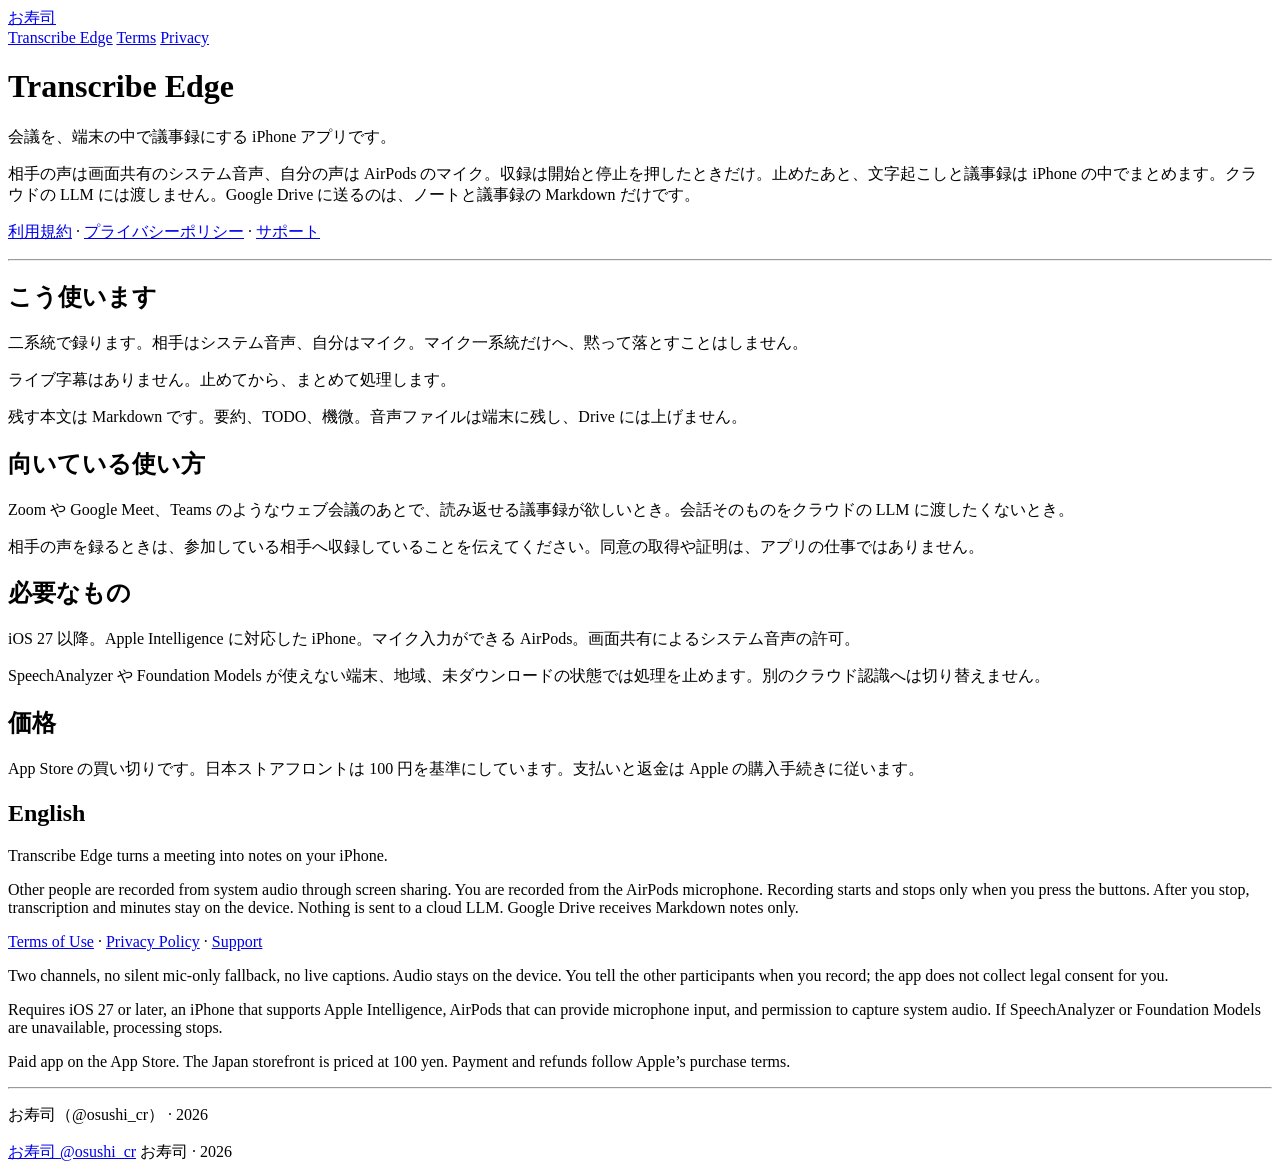
==== public/transcribe-edge/index.html @ cd5fbc69 "feat: お寿司の公開サイトを Cloudflare Workers で載せる 名刺と Transcribe Edge の法務ページを osushi-cr.dev に置く。  Co-authored" ====
<!DOCTYPE html>
<html lang="ja">
<head>
  <meta charset="UTF-8">
  <meta name="viewport" content="width=device-width, initial-scale=1.0">
  <title>Transcribe Edge</title>
  <meta name="description" content="会議を、端末の中で議事録にする iPhone アプリです。">
  <link rel="canonical" href="https://transcribe.osushi-cr.dev/">
  <link rel="icon" href="data:image/svg+xml,<svg xmlns='http://www.w3.org/2000/svg' viewBox='0 0 100 100'><text y='.9em' font-size='90'>🍣</text></svg>">
  <link rel="preconnect" href="https://fonts.googleapis.com">
  <link rel="preconnect" href="https://fonts.gstatic.com" crossorigin>
  <link href="https://fonts.googleapis.com/css2?family=Zen+Maru+Gothic:wght@400;700;900&family=DM+Sans:ital,wght@0,400;0,500;0,700;1,400&display=swap" rel="stylesheet">
  <link rel="stylesheet" href="/styles.css">
</head>
<body class="doc">
  <header class="site-header">
    <a class="brand" href="https://osushi-cr.dev/">お寿司</a>
    <nav>
      <a href="/">Transcribe Edge</a>
      <a href="/terms/">Terms</a>
      <a href="/privacy/">Privacy</a>
    </nav>
  </header>
  <main class="prose">
<h1>Transcribe Edge</h1>
<p>会議を、端末の中で議事録にする iPhone アプリです。</p>
<p>相手の声は画面共有のシステム音声、自分の声は AirPods のマイク。収録は開始と停止を押したときだけ。止めたあと、文字起こしと議事録は iPhone の中でまとめます。クラウドの LLM には渡しません。Google Drive に送るのは、ノートと議事録の Markdown だけです。</p>
<p><a href="/terms/">利用規約</a> · <a href="/privacy/">プライバシーポリシー</a> · <a href="https://docs.google.com/forms/d/e/1FAIpQLSdA1f_cpA4lGkpmPeFScjFKfPNqjfbTPDnE1n9R2MzxB2AxRQ/viewform">サポート</a></p>
<hr>
<h2>こう使います</h2>
<p>二系統で録ります。相手はシステム音声、自分はマイク。マイク一系統だけへ、黙って落とすことはしません。</p>
<p>ライブ字幕はありません。止めてから、まとめて処理します。</p>
<p>残す本文は Markdown です。要約、TODO、機微。音声ファイルは端末に残し、Drive には上げません。</p>
<h2>向いている使い方</h2>
<p>Zoom や Google Meet、Teams のようなウェブ会議のあとで、読み返せる議事録が欲しいとき。会話そのものをクラウドの LLM に渡したくないとき。</p>
<p>相手の声を録るときは、参加している相手へ収録していることを伝えてください。同意の取得や証明は、アプリの仕事ではありません。</p>
<h2>必要なもの</h2>
<p>iOS 27 以降。Apple Intelligence に対応した iPhone。マイク入力ができる AirPods。画面共有によるシステム音声の許可。</p>
<p>SpeechAnalyzer や Foundation Models が使えない端末、地域、未ダウンロードの状態では処理を止めます。別のクラウド認識へは切り替えません。</p>
<h2>価格</h2>
<p>App Store の買い切りです。日本ストアフロントは 100 円を基準にしています。支払いと返金は Apple の購入手続きに従います。</p>
<h2>English</h2>
<p>Transcribe Edge turns a meeting into notes on your iPhone.</p>
<p>Other people are recorded from system audio through screen sharing. You are recorded from the AirPods microphone. Recording starts and stops only when you press the buttons. After you stop, transcription and minutes stay on the device. Nothing is sent to a cloud LLM. Google Drive receives Markdown notes only.</p>
<p><a href="/terms/">Terms of Use</a> · <a href="/privacy/">Privacy Policy</a> · <a href="https://docs.google.com/forms/d/e/1FAIpQLSdA1f_cpA4lGkpmPeFScjFKfPNqjfbTPDnE1n9R2MzxB2AxRQ/viewform">Support</a></p>
<p>Two channels, no silent mic-only fallback, no live captions. Audio stays on the device. You tell the other participants when you record; the app does not collect legal consent for you.</p>
<p>Requires iOS 27 or later, an iPhone that supports Apple Intelligence, AirPods that can provide microphone input, and permission to capture system audio. If SpeechAnalyzer or Foundation Models are unavailable, processing stops.</p>
<p>Paid app on the App Store. The Japan storefront is priced at 100 yen. Payment and refunds follow Apple’s purchase terms.</p>
<hr>
<p>お寿司（@osushi_cr） · 2026</p>
  </main>
  <footer class="site-footer">
    <a href="https://osushi-cr.dev/">お寿司 @osushi_cr</a>
    <span>お寿司 · 2026</span>
  </footer>
</body>
</html>
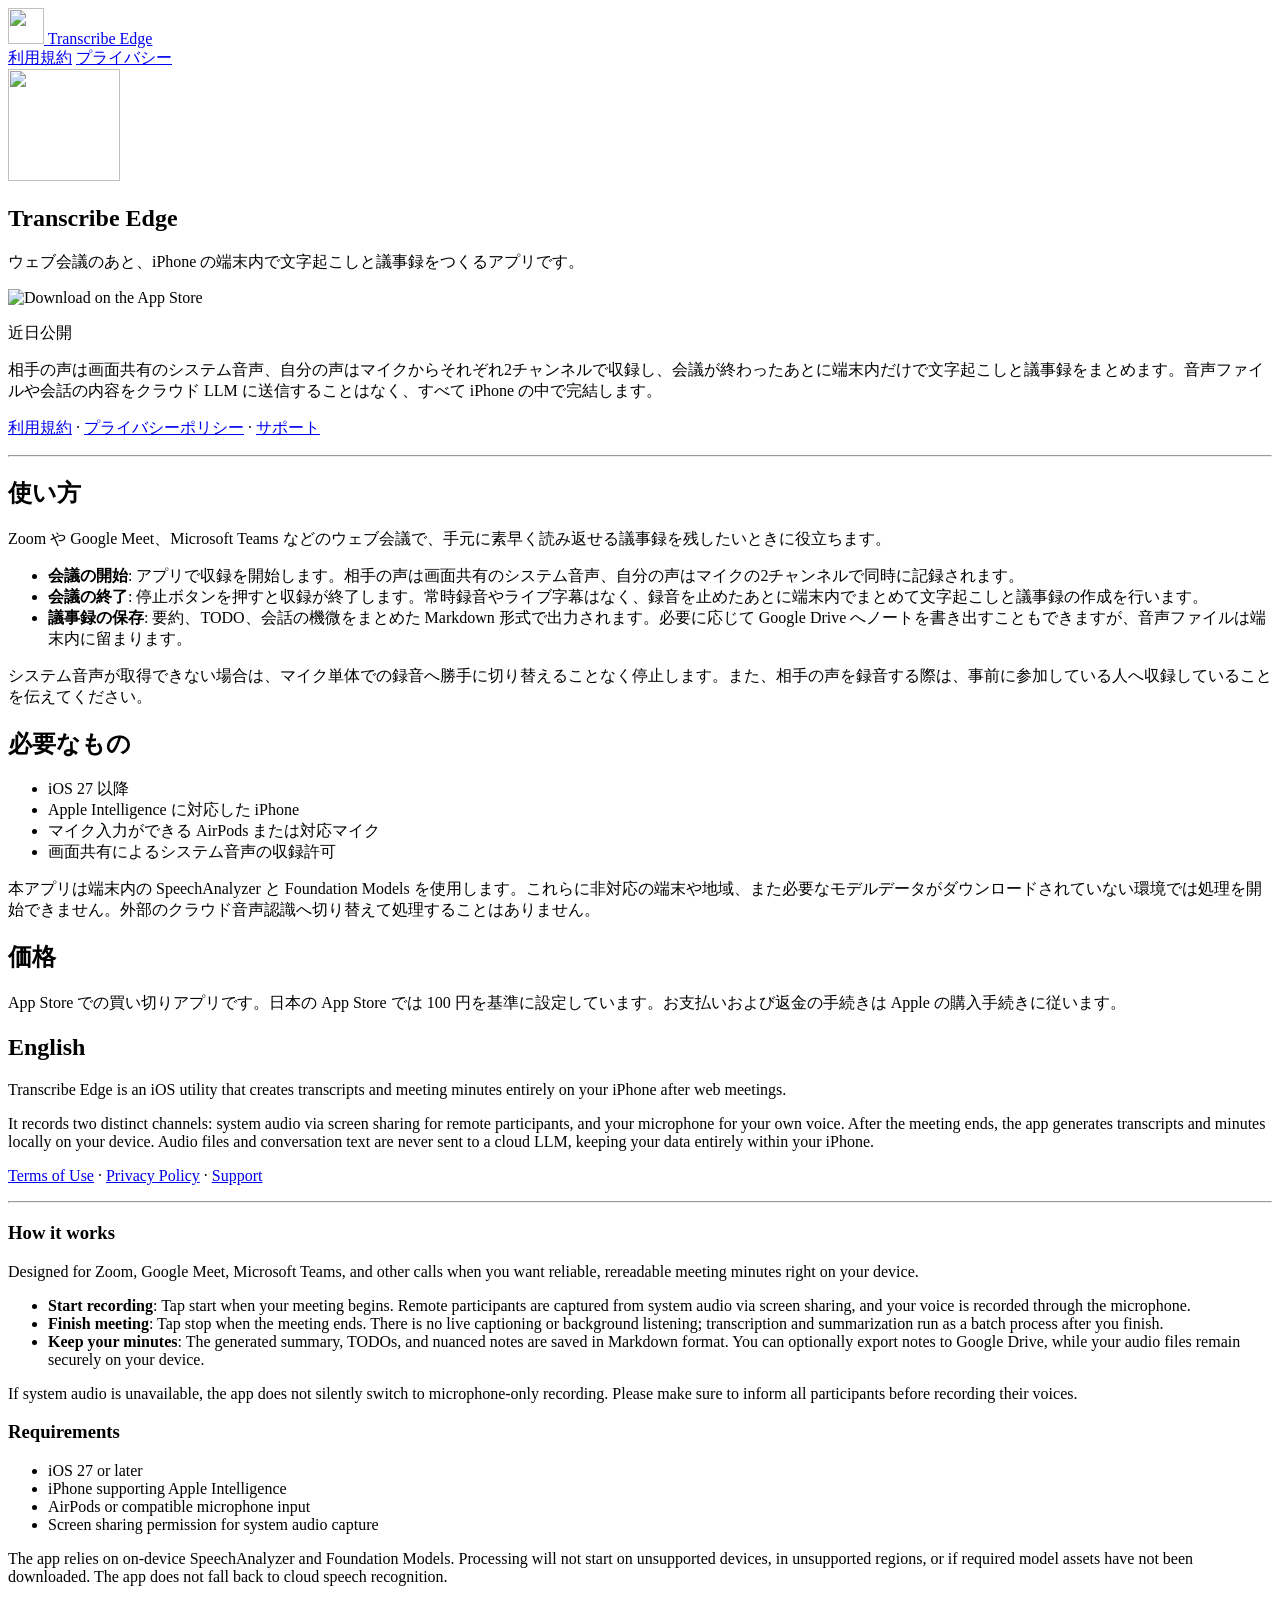
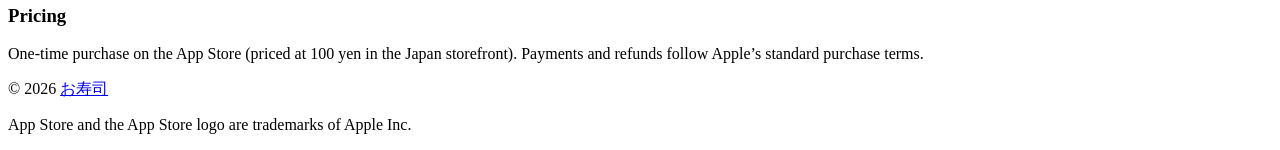
==== commit aceadad5: "feat: Transcribe Edge の製品ページをアプリ公式サイトにする 本文を使い方中心に直し、アイコンと公式バッジ、コピーライトフッターを載せる。  Co-authored-by: Cur" ====
--- a/public/transcribe-edge/index.html
+++ b/public/transcribe-edge/index.html
@@ -4,9 +4,13 @@
   <meta charset="UTF-8">
   <meta name="viewport" content="width=device-width, initial-scale=1.0">
   <title>Transcribe Edge</title>
-  <meta name="description" content="会議を、端末の中で議事録にする iPhone アプリです。">
+  <meta name="description" content="ウェブ会議のあと、iPhone の端末内で文字起こしと議事録をつくるアプリです。">
   <link rel="canonical" href="https://transcribe.osushi-cr.dev/">
-  <link rel="icon" href="data:image/svg+xml,<svg xmlns='http://www.w3.org/2000/svg' viewBox='0 0 100 100'><text y='.9em' font-size='90'>🍣</text></svg>">
+  <link rel="icon" href="/icon.png">
+  <link rel="apple-touch-icon" href="/apple-touch-icon.png">
+  <meta property="og:title" content="Transcribe Edge">
+  <meta property="og:description" content="ウェブ会議のあと、iPhone の端末内で文字起こしと議事録をつくるアプリです。">
+  <meta property="og:image" content="https://transcribe.osushi-cr.dev/icon.png">
   <link rel="preconnect" href="https://fonts.googleapis.com">
   <link rel="preconnect" href="https://fonts.gstatic.com" crossorigin>
   <link href="https://fonts.googleapis.com/css2?family=Zen+Maru+Gothic:wght@400;700;900&family=DM+Sans:ital,wght@0,400;0,500;0,700;1,400&display=swap" rel="stylesheet">
@@ -14,44 +18,55 @@
 </head>
 <body class="doc">
   <header class="site-header">
-    <a class="brand" href="https://osushi-cr.dev/">お寿司</a>
+    <a class="brand" href="/">
+      <img class="brand-logo" src="/icon.png" width="36" height="36" alt="">
+      <span>Transcribe Edge</span>
+    </a>
     <nav>
-      <a href="/">Transcribe Edge</a>
-      <a href="/terms/">Terms</a>
-      <a href="/privacy/">Privacy</a>
+      <a href="/terms/">利用規約</a>
+      <a href="/privacy/">プライバシー</a>
     </nav>
   </header>
+  <section class="hero">
+    <img class="hero-icon" src="/icon.png" width="112" height="112" alt="">
+    <h1>Transcribe Edge</h1>
+    <p class="hero-lead">ウェブ会議のあと、iPhone の端末内で文字起こしと議事録をつくるアプリです。</p>
+    <div class="store" aria-disabled="true">
+      <img class="store-badge" src="/badges/download-on-the-app-store-jp.svg" width="109" height="40" alt="Download on the App Store">
+      <p class="store-note">近日公開</p>
+    </div>
+  </section>
   <main class="prose">
-<h1>Transcribe Edge</h1>
-<p>会議を、端末の中で議事録にする iPhone アプリです。</p>
-<p>相手の声は画面共有のシステム音声、自分の声は AirPods のマイク。収録は開始と停止を押したときだけ。止めたあと、文字起こしと議事録は iPhone の中でまとめます。クラウドの LLM には渡しません。Google Drive に送るのは、ノートと議事録の Markdown だけです。</p>
+<p>相手の声は画面共有のシステム音声、自分の声はマイクからそれぞれ2チャンネルで収録し、会議が終わったあとに端末内だけで文字起こしと議事録をまとめます。音声ファイルや会話の内容をクラウド LLM に送信することはなく、すべて iPhone の中で完結します。</p>
 <p><a href="/terms/">利用規約</a> · <a href="/privacy/">プライバシーポリシー</a> · <a href="https://docs.google.com/forms/d/e/1FAIpQLSdA1f_cpA4lGkpmPeFScjFKfPNqjfbTPDnE1n9R2MzxB2AxRQ/viewform">サポート</a></p>
 <hr>
-<h2>こう使います</h2>
-<p>二系統で録ります。相手はシステム音声、自分はマイク。マイク一系統だけへ、黙って落とすことはしません。</p>
-<p>ライブ字幕はありません。止めてから、まとめて処理します。</p>
-<p>残す本文は Markdown です。要約、TODO、機微。音声ファイルは端末に残し、Drive には上げません。</p>
-<h2>向いている使い方</h2>
-<p>Zoom や Google Meet、Teams のようなウェブ会議のあとで、読み返せる議事録が欲しいとき。会話そのものをクラウドの LLM に渡したくないとき。</p>
-<p>相手の声を録るときは、参加している相手へ収録していることを伝えてください。同意の取得や証明は、アプリの仕事ではありません。</p>
+<h2>使い方</h2>
+<p>Zoom や Google Meet、Microsoft Teams などのウェブ会議で、手元に素早く読み返せる議事録を残したいときに役立ちます。</p>
+<ul><li><strong>会議の開始</strong>: アプリで収録を開始します。相手の声は画面共有のシステム音声、自分の声はマイクの2チャンネルで同時に記録されます。</li><li><strong>会議の終了</strong>: 停止ボタンを押すと収録が終了します。常時録音やライブ字幕はなく、録音を止めたあとに端末内でまとめて文字起こしと議事録の作成を行います。</li><li><strong>議事録の保存</strong>: 要約、TODO、会話の機微をまとめた Markdown 形式で出力されます。必要に応じて Google Drive へノートを書き出すこともできますが、音声ファイルは端末内に留まります。</li></ul>
+<p>システム音声が取得できない場合は、マイク単体での録音へ勝手に切り替えることなく停止します。また、相手の声を録音する際は、事前に参加している人へ収録していることを伝えてください。</p>
 <h2>必要なもの</h2>
-<p>iOS 27 以降。Apple Intelligence に対応した iPhone。マイク入力ができる AirPods。画面共有によるシステム音声の許可。</p>
-<p>SpeechAnalyzer や Foundation Models が使えない端末、地域、未ダウンロードの状態では処理を止めます。別のクラウド認識へは切り替えません。</p>
+<ul><li>iOS 27 以降</li><li>Apple Intelligence に対応した iPhone</li><li>マイク入力ができる AirPods または対応マイク</li><li>画面共有によるシステム音声の収録許可</li></ul>
+<p>本アプリは端末内の SpeechAnalyzer と Foundation Models を使用します。これらに非対応の端末や地域、また必要なモデルデータがダウンロードされていない環境では処理を開始できません。外部のクラウド音声認識へ切り替えて処理することはありません。</p>
 <h2>価格</h2>
-<p>App Store の買い切りです。日本ストアフロントは 100 円を基準にしています。支払いと返金は Apple の購入手続きに従います。</p>
+<p>App Store での買い切りアプリです。日本の App Store では 100 円を基準に設定しています。お支払いおよび返金の手続きは Apple の購入手続きに従います。</p>
 <h2>English</h2>
-<p>Transcribe Edge turns a meeting into notes on your iPhone.</p>
-<p>Other people are recorded from system audio through screen sharing. You are recorded from the AirPods microphone. Recording starts and stops only when you press the buttons. After you stop, transcription and minutes stay on the device. Nothing is sent to a cloud LLM. Google Drive receives Markdown notes only.</p>
+<p>Transcribe Edge is an iOS utility that creates transcripts and meeting minutes entirely on your iPhone after web meetings.</p>
+<p>It records two distinct channels: system audio via screen sharing for remote participants, and your microphone for your own voice. After the meeting ends, the app generates transcripts and minutes locally on your device. Audio files and conversation text are never sent to a cloud LLM, keeping your data entirely within your iPhone.</p>
 <p><a href="/terms/">Terms of Use</a> · <a href="/privacy/">Privacy Policy</a> · <a href="https://docs.google.com/forms/d/e/1FAIpQLSdA1f_cpA4lGkpmPeFScjFKfPNqjfbTPDnE1n9R2MzxB2AxRQ/viewform">Support</a></p>
-<p>Two channels, no silent mic-only fallback, no live captions. Audio stays on the device. You tell the other participants when you record; the app does not collect legal consent for you.</p>
-<p>Requires iOS 27 or later, an iPhone that supports Apple Intelligence, AirPods that can provide microphone input, and permission to capture system audio. If SpeechAnalyzer or Foundation Models are unavailable, processing stops.</p>
-<p>Paid app on the App Store. The Japan storefront is priced at 100 yen. Payment and refunds follow Apple’s purchase terms.</p>
 <hr>
-<p>お寿司（@osushi_cr） · 2026</p>
+<h3>How it works</h3>
+<p>Designed for Zoom, Google Meet, Microsoft Teams, and other calls when you want reliable, rereadable meeting minutes right on your device.</p>
+<ul><li><strong>Start recording</strong>: Tap start when your meeting begins. Remote participants are captured from system audio via screen sharing, and your voice is recorded through the microphone.</li><li><strong>Finish meeting</strong>: Tap stop when the meeting ends. There is no live captioning or background listening; transcription and summarization run as a batch process after you finish.</li><li><strong>Keep your minutes</strong>: The generated summary, TODOs, and nuanced notes are saved in Markdown format. You can optionally export notes to Google Drive, while your audio files remain securely on your device.</li></ul>
+<p>If system audio is unavailable, the app does not silently switch to microphone-only recording. Please make sure to inform all participants before recording their voices.</p>
+<h3>Requirements</h3>
+<ul><li>iOS 27 or later</li><li>iPhone supporting Apple Intelligence</li><li>AirPods or compatible microphone input</li><li>Screen sharing permission for system audio capture</li></ul>
+<p>The app relies on on-device SpeechAnalyzer and Foundation Models. Processing will not start on unsupported devices, in unsupported regions, or if required model assets have not been downloaded. The app does not fall back to cloud speech recognition.</p>
+<h3>Pricing</h3>
+<p>One-time purchase on the App Store (priced at 100 yen in the Japan storefront). Payments and refunds follow Apple’s standard purchase terms.</p>
   </main>
   <footer class="site-footer">
-    <a href="https://osushi-cr.dev/">お寿司 @osushi_cr</a>
-    <span>お寿司 · 2026</span>
+    <p class="footer-copy">© 2026 <a href="https://osushi-cr.dev/">お寿司</a></p>
+    <p class="footer-legal">App Store and the App Store logo are trademarks of Apple&nbsp;Inc.</p>
   </footer>
 </body>
 </html>
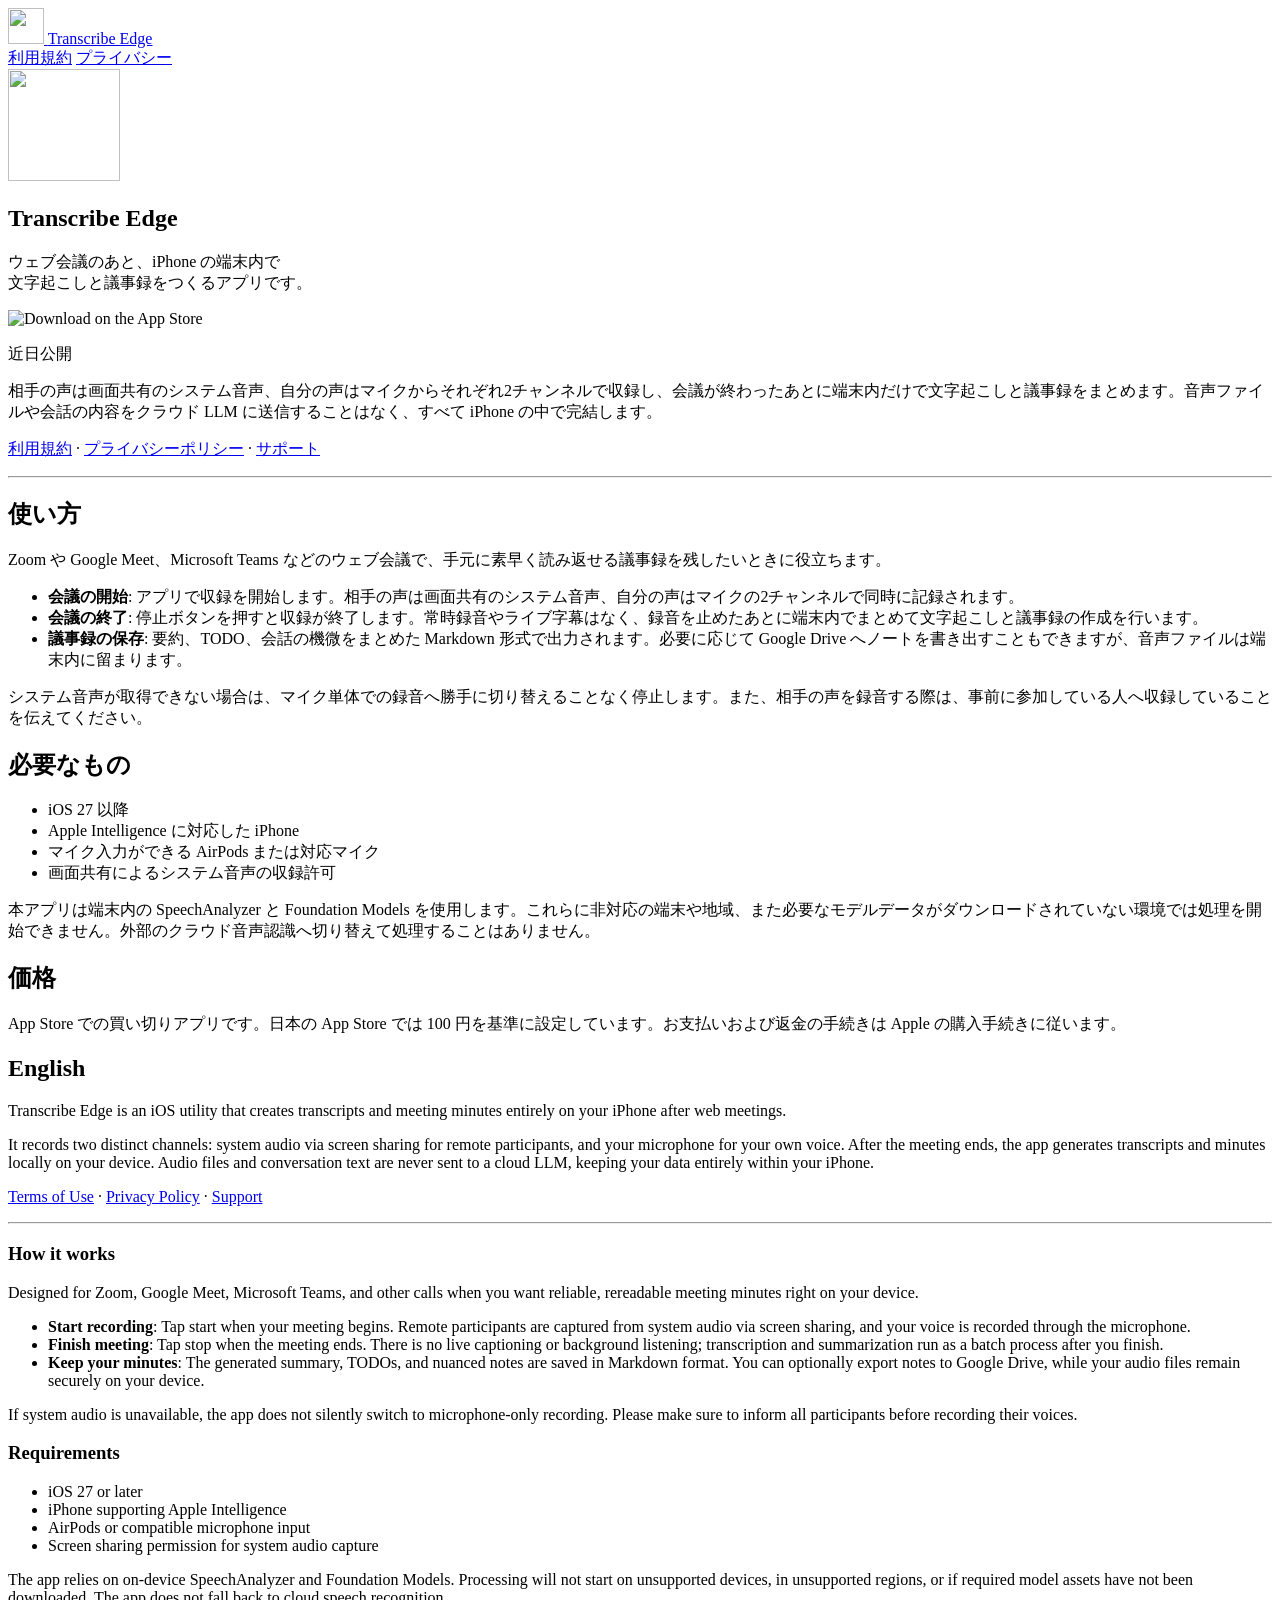
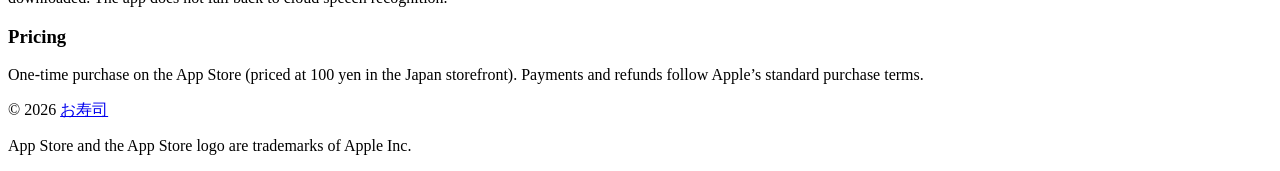
==== commit e4ae9c97: "fix: ヒーロー文の行末に「です。」だけ残らないようにする 端末内で、のあとに改行して、説明が均等に二行になるようにする。  Co-authored-by: Cursor <cursoragent@" ====
--- a/public/transcribe-edge/index.html
+++ b/public/transcribe-edge/index.html
@@ -30,7 +30,7 @@
   <section class="hero">
     <img class="hero-icon" src="/icon.png" width="112" height="112" alt="">
     <h1>Transcribe Edge</h1>
-    <p class="hero-lead">ウェブ会議のあと、iPhone の端末内で文字起こしと議事録をつくるアプリです。</p>
+    <p class="hero-lead">ウェブ会議のあと、iPhone の端末内で<br>文字起こしと議事録をつくるアプリです。</p>
     <div class="store" aria-disabled="true">
       <img class="store-badge" src="/badges/download-on-the-app-store-jp.svg" width="109" height="40" alt="Download on the App Store">
       <p class="store-note">近日公開</p>
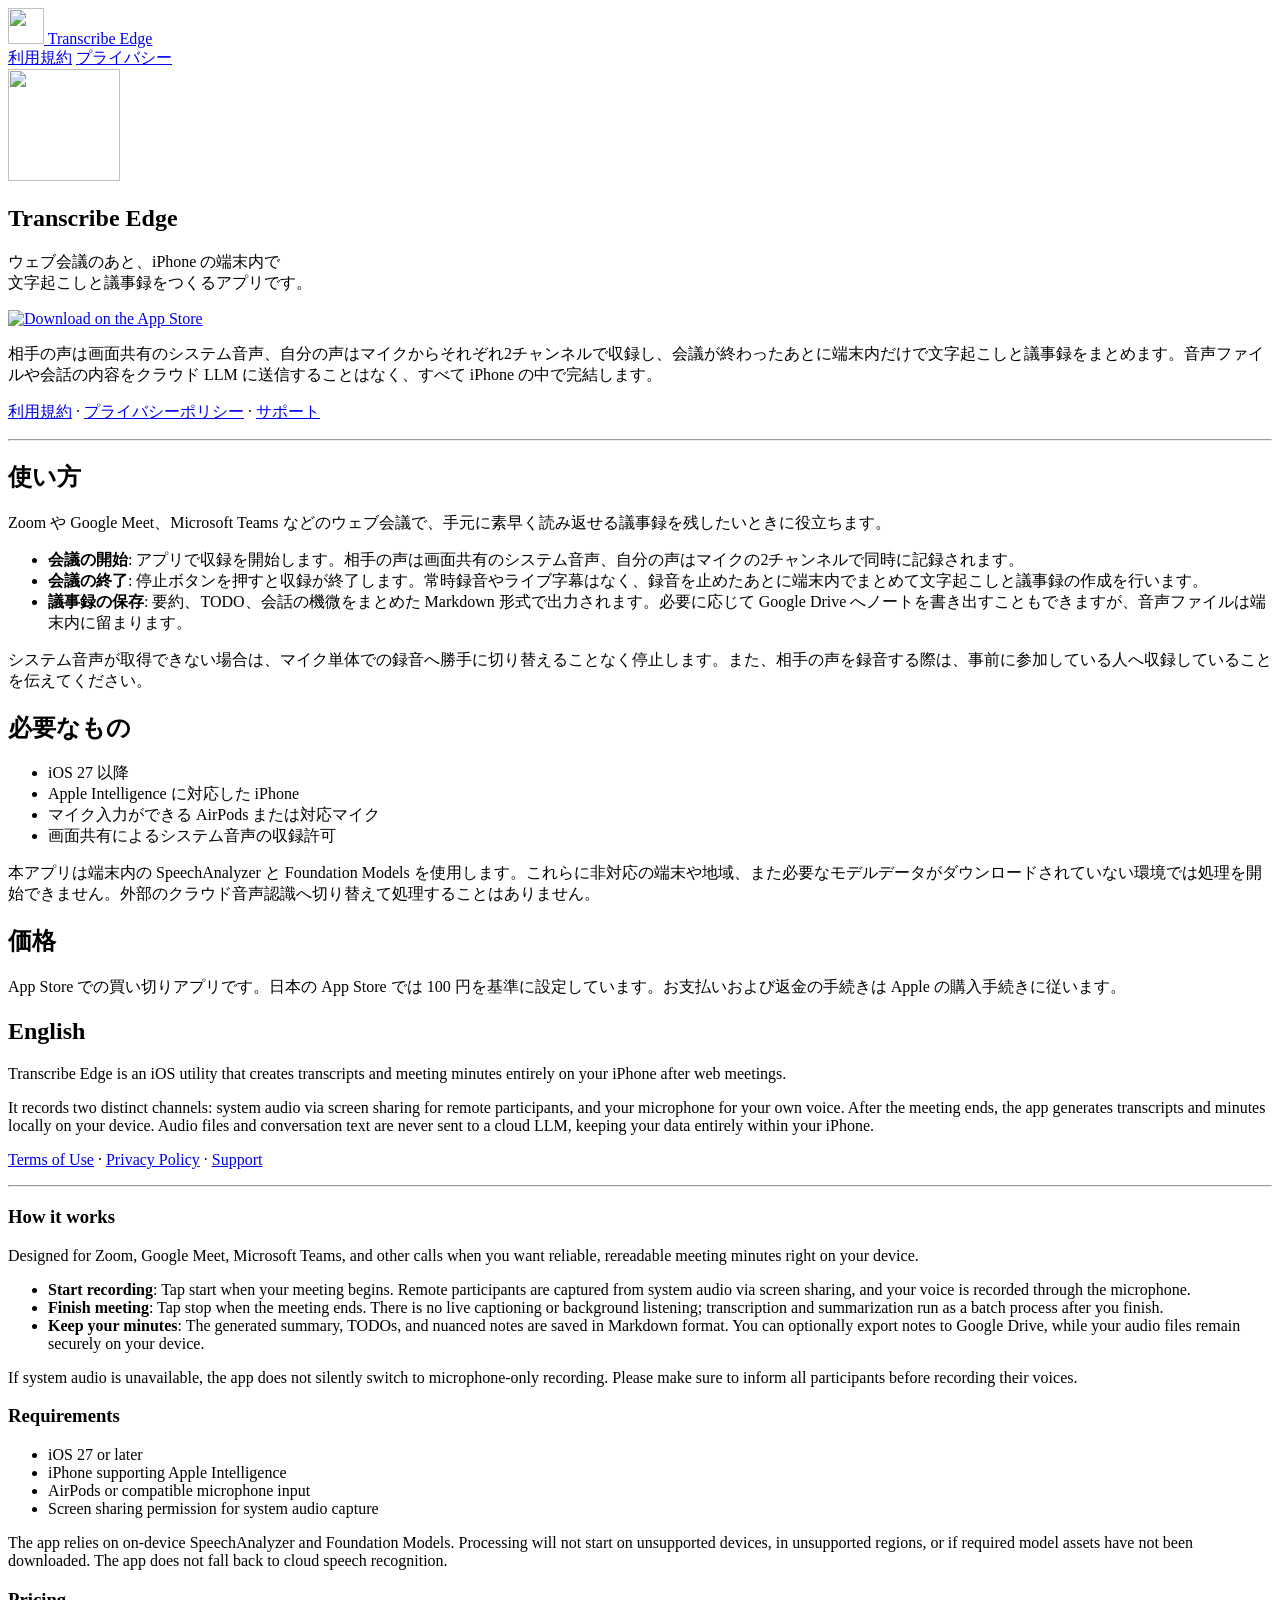
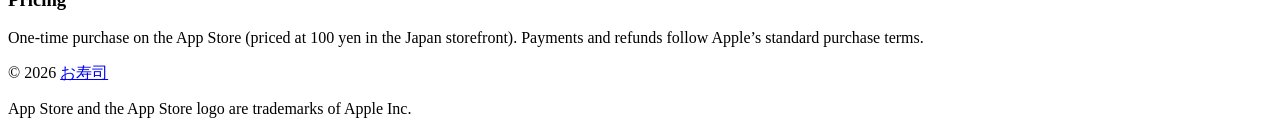
==== commit 5e4b64cc: "feat: Transcribe Edge のストアバッジを公開リンクにする 近日公開を外し、日本 App Store の製品ページへ飛ばす。  Co-authored-by: Cursor <cur" ====
--- a/public/transcribe-edge/index.html
+++ b/public/transcribe-edge/index.html
@@ -6,6 +6,7 @@
   <title>Transcribe Edge</title>
   <meta name="description" content="ウェブ会議のあと、iPhone の端末内で文字起こしと議事録をつくるアプリです。">
   <link rel="canonical" href="https://transcribe.osushi-cr.dev/">
+  <meta name="apple-itunes-app" content="app-id=6806784917">
   <link rel="icon" href="/icon.png">
   <link rel="apple-touch-icon" href="/apple-touch-icon.png">
   <meta property="og:title" content="Transcribe Edge">
@@ -31,9 +32,10 @@
     <img class="hero-icon" src="/icon.png" width="112" height="112" alt="">
     <h1>Transcribe Edge</h1>
     <p class="hero-lead">ウェブ会議のあと、iPhone の端末内で<br>文字起こしと議事録をつくるアプリです。</p>
-    <div class="store" aria-disabled="true">
-      <img class="store-badge" src="/badges/download-on-the-app-store-jp.svg" width="109" height="40" alt="Download on the App Store">
-      <p class="store-note">近日公開</p>
+    <div class="store">
+      <a class="store-link" href="https://apps.apple.com/jp/app/transcribe-edge/id6806784917">
+        <img class="store-badge" src="/badges/download-on-the-app-store-jp.svg" width="109" height="40" alt="Download on the App Store">
+      </a>
     </div>
   </section>
   <main class="prose">
